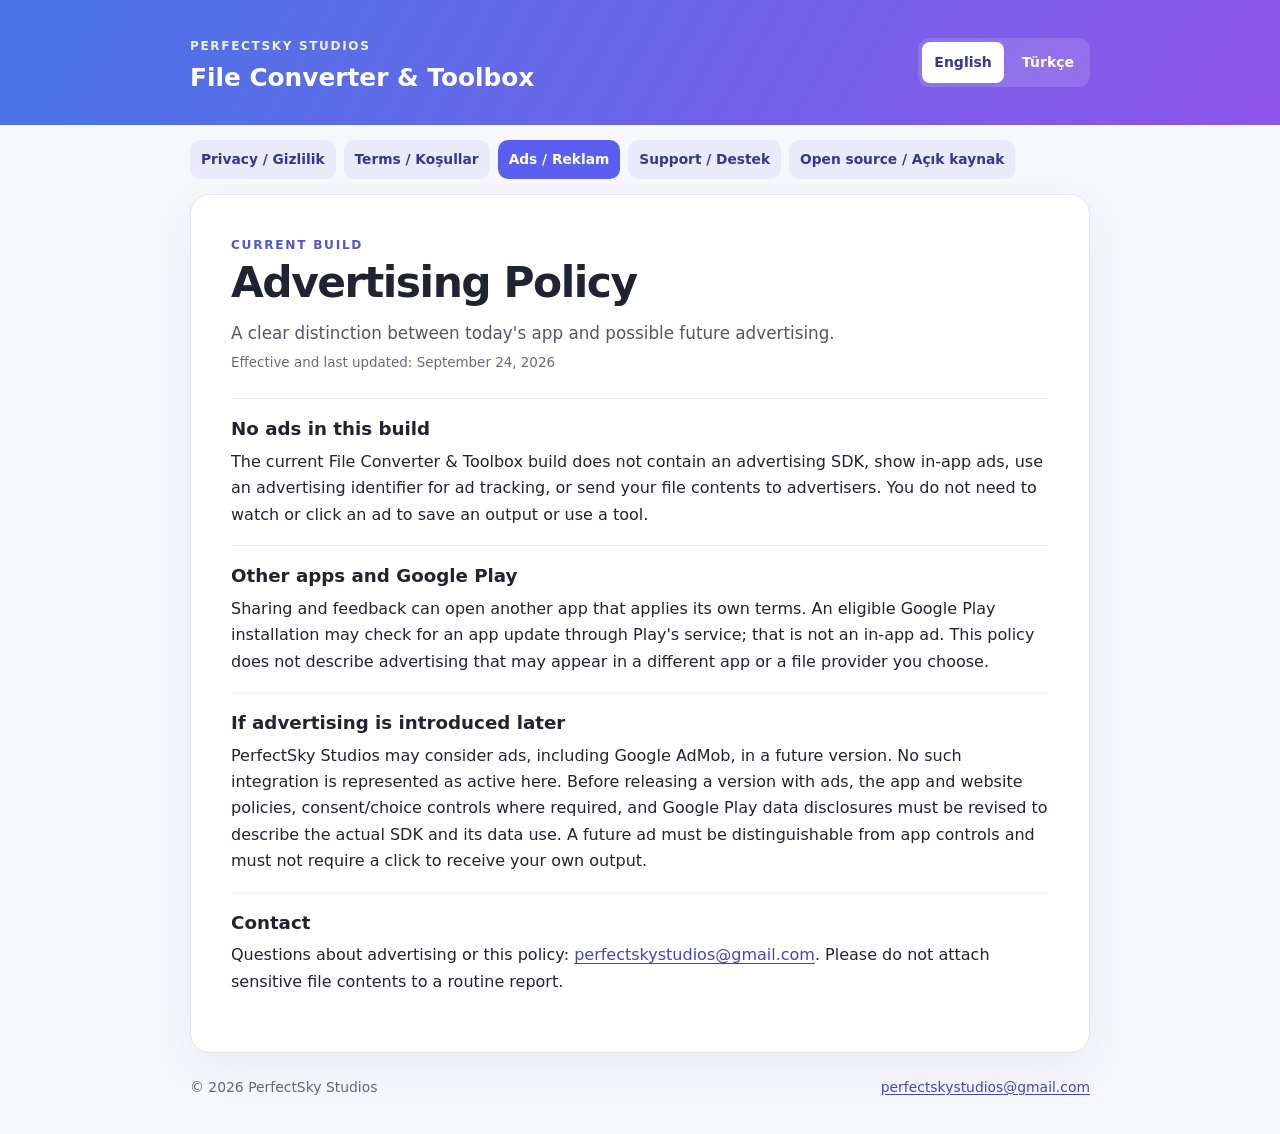
==== advertising-policy.html @ 6acce4d7 "Publish bilingual File Converter legal pages" ====
<!doctype html>
<html lang="en"><head><meta charset="utf-8"><meta name="viewport" content="width=device-width, initial-scale=1"><meta name="description" content="Advertising Policy and Reklam Politikası for File Converter & Toolbox."><title>Advertising Policy · File Converter &amp; Toolbox</title><link rel="stylesheet" href="styles.css"></head><body data-language="en">
  <a class="skip" href="#content">Skip to content / İçeriğe geç</a><header class="site-header"><div class="wrap header-inner"><div><span class="eyebrow">PerfectSky Studios</span><p class="brand">File Converter &amp; Toolbox</p></div><div class="languages" role="group" aria-label="Language / Dil"><button type="button" data-language-button="en" aria-pressed="true">English</button><button type="button" data-language-button="tr" aria-pressed="false">Türkçe</button></div></div></header>
  <nav class="site-nav wrap" aria-label="Legal pages / Yasal sayfalar"><a href="./">Privacy / Gizlilik</a><a href="terms-of-service.html">Terms / Koşullar</a><a aria-current="page" href="advertising-policy.html">Ads / Reklam</a><a href="support.html">Support / Destek</a><a href="open-source.html">Open source / Açık kaynak</a></nav>
  <main id="content" class="wrap page">
    <div class="localized" lang="en"><p class="kicker">Current build</p><h1>Advertising Policy</h1><p class="lead">A clear distinction between today's app and possible future advertising.</p><p class="date">Effective and last updated: September 24, 2026</p>
      <section><h2>No ads in this build</h2><p>The current File Converter &amp; Toolbox build does not contain an advertising SDK, show in-app ads, use an advertising identifier for ad tracking, or send your file contents to advertisers. You do not need to watch or click an ad to save an output or use a tool.</p></section>
      <section><h2>Other apps and Google Play</h2><p>Sharing and feedback can open another app that applies its own terms. An eligible Google Play installation may check for an app update through Play's service; that is not an in-app ad. This policy does not describe advertising that may appear in a different app or a file provider you choose.</p></section>
      <section><h2>If advertising is introduced later</h2><p>PerfectSky Studios may consider ads, including Google AdMob, in a future version. No such integration is represented as active here. Before releasing a version with ads, the app and website policies, consent/choice controls where required, and Google Play data disclosures must be revised to describe the actual SDK and its data use. A future ad must be distinguishable from app controls and must not require a click to receive your own output.</p></section>
      <section><h2>Contact</h2><p>Questions about advertising or this policy: <a href="mailto:perfectskystudios@gmail.com">perfectskystudios@gmail.com</a>. Please do not attach sensitive file contents to a routine report.</p></section>
    </div>
    <div class="localized" lang="tr"><p class="kicker">Mevcut sürüm</p><h1>Reklam Politikası</h1><p class="lead">Bugünkü uygulama ile ileride eklenebilecek reklamları ayırıyoruz.</p><p class="date">Yürürlük ve son güncelleme: 24 Eylül 2026</p>
      <section><h2>Bu sürümde reklam yok</h2><p>Mevcut File Converter &amp; Toolbox sürümünde reklam SDK'sı veya uygulama içi reklam bulunmaz; reklam tanımlayıcısı reklam takibi için kullanılmaz ve dosya içeriklerin reklamverenlere gönderilmez. Çıktı kaydetmek veya araç kullanmak için reklam izlemen ya da reklama tıklaman gerekmez.</p></section>
      <section><h2>Diğer uygulamalar ve Google Play</h2><p>Paylaşma ve geri bildirim kendi koşullarını uygulayan başka bir uygulamayı açabilir. Uygun bir Google Play kurulumu Play hizmetiyle güncelleme denetimi yapabilir; bu uygulama içi reklam değildir. Bu politika, seçtiğin farklı bir uygulama veya dosya sağlayıcısındaki reklamları anlatmaz.</p></section>
      <section><h2>İleride reklam eklenirse</h2><p>PerfectSky Studios ileride Google AdMob dâhil reklamları değerlendirebilir. Bu, bugün etkin bir entegrasyon olduğu anlamına gelmez. Reklamlı bir sürüm yayımlanmadan önce uygulama ve web politikaları, gerektiğinde onay/tercih denetimleri ve Google Play veri açıklamaları gerçek SDK ve veri kullanımıyla uyumlu olacak şekilde güncellenir. Gelecekteki reklamlar uygulama denetimlerinden ayırt edilebilir olmalı ve kendi çıktını almak için tıklama gerektirmemelidir.</p></section>
      <section><h2>İletişim</h2><p>Reklamlar veya bu politika hakkındaki sorular için <a href="mailto:perfectskystudios@gmail.com">perfectskystudios@gmail.com</a> adresine yaz. Olağan bildirime hassas dosya içeriği ekleme.</p></section>
    </div>
  </main><footer class="wrap"><span>© 2026 PerfectSky Studios</span><a href="mailto:perfectskystudios@gmail.com">perfectskystudios@gmail.com</a></footer><script src="legal.js" defer></script>
</body></html>
---- styles.css ----
:root { color-scheme: light dark; font-family: system-ui, -apple-system, "Segoe UI", sans-serif; background: #f7f8fc; color: #202331; line-height: 1.65; }
* { box-sizing: border-box; }
html { scroll-behavior: smooth; }
body { margin: 0; }
body[data-language="en"] .localized[lang="tr"], body[data-language="tr"] .localized[lang="en"] { display: none; }
a { color: #4145c6; text-underline-offset: .17em; }
.wrap { width: min(900px, calc(100% - 32px)); margin-inline: auto; }
.skip { position: absolute; top: -60px; left: 12px; z-index: 3; background: white; color: #202331; padding: 9px 14px; border-radius: 8px; }
.skip:focus { top: 8px; }
.site-header { color: white; background: linear-gradient(120deg, #4776e6, #8e54e9); }
.header-inner { min-height: 125px; display: flex; align-items: center; justify-content: space-between; gap: 16px; padding-block: 18px; }
.eyebrow { font-size: .75rem; font-weight: 750; letter-spacing: .14em; text-transform: uppercase; opacity: .9; }
.brand { font-size: clamp(1.15rem, 3.5vw, 1.55rem); font-weight: 750; line-height: 1.2; margin: 5px 0 0; }
.languages { display: flex; gap: 6px; background: #ffffff24; padding: 4px; border-radius: 12px; }
.languages button { border: 0; border-radius: 8px; background: transparent; color: white; padding: 9px 12px; font: inherit; font-size: .875rem; font-weight: 650; cursor: pointer; }
.languages button[aria-pressed="true"] { background: white; color: #343793; }
.site-nav { display: flex; gap: 8px; overflow-x: auto; padding-block: 15px; scrollbar-width: thin; }
.site-nav a { white-space: nowrap; text-decoration: none; font-weight: 650; font-size: .86rem; color: #343793; background: #e9eafa; border-radius: 10px; padding: 8px 11px; }
.site-nav a[aria-current="page"] { color: white; background: #5b5fef; }
.page { background: white; border: 1px solid #e3e5f0; border-radius: 20px; padding: clamp(20px, 4vw, 40px); box-shadow: 0 15px 45px #272d7010; }
.kicker { color: #5358c7; font-size: .76rem; font-weight: 750; text-transform: uppercase; letter-spacing: .14em; margin: 0 0 4px; }
h1 { font-size: clamp(1.85rem, 5vw, 2.65rem); line-height: 1.15; margin: 0 0 12px; letter-spacing: -.035em; }
.lead { font-size: 1.05rem; color: #51566a; margin: 0 0 5px; }
.date { font-size: .84rem; color: #666b80; margin: 0 0 24px; }
section { border-top: 1px solid #e9eaf2; padding-block: 18px 4px; }
h2 { font-size: 1.14rem; line-height: 1.35; margin: 0 0 7px; }
p { margin: 0 0 13px; }
ul { padding-left: 1.3rem; margin: 0 0 13px; }
li { margin-bottom: 6px; }
footer { display: flex; justify-content: space-between; flex-wrap: wrap; gap: 8px; padding-block: 23px 35px; color: #61677b; font-size: .87rem; }
:focus-visible { outline: 3px solid #22c55e; outline-offset: 3px; }
@media (max-width: 550px) { .header-inner { align-items: flex-start; flex-direction: column; min-height: 0; } .site-nav { margin-right: 0; width: 100%; padding-left: 16px; } .page { border-radius: 16px; } }
@media (prefers-color-scheme: dark) { :root { background: #0f1117; color: #f1f2fa; } .page { background: #1a1d27; border-color: #2b3040; box-shadow: none; } .kicker { color: #a7aaff; } .lead, .date, footer { color: #b6bbcf; } section { border-color: #303545; } a { color: #aaaaff; } .site-nav a { color: #d9d9ff; background: #282b49; } .site-nav a[aria-current="page"] { color: white; background: #5b5fef; } }
@media (prefers-reduced-motion: reduce) { html { scroll-behavior: auto; } }
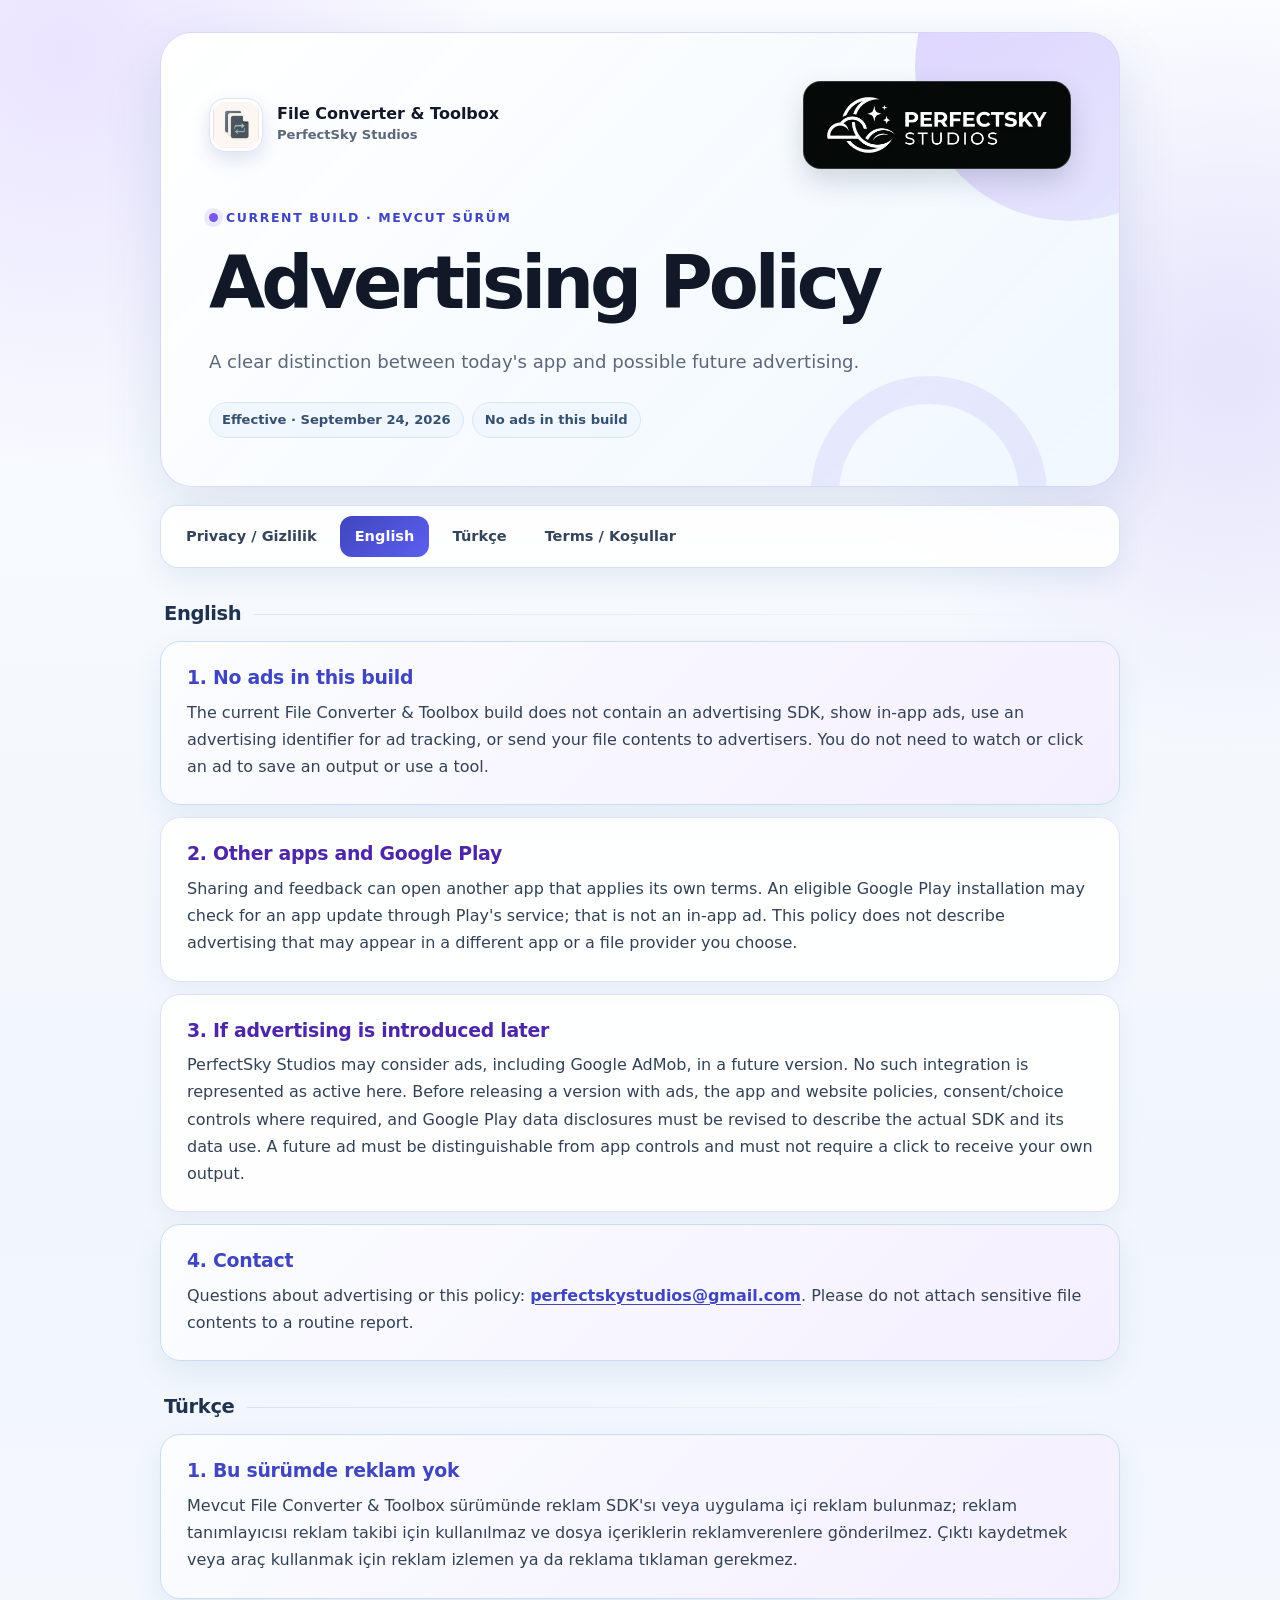
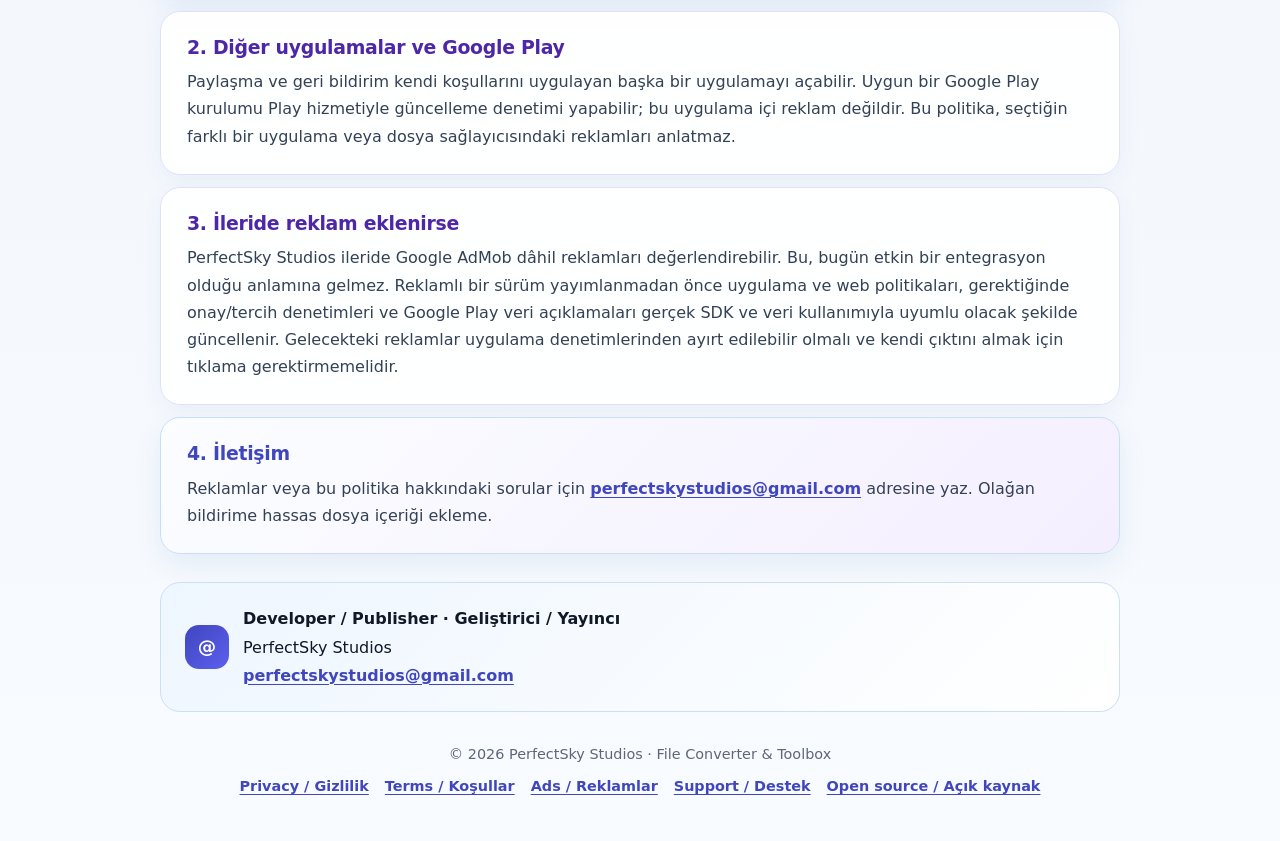
==== commit 24c53124: "Match PerfectSky legal page layout" ====
--- a/advertising-policy.html
+++ b/advertising-policy.html
@@ -1,19 +1,51 @@
 <!doctype html>
-<html lang="en"><head><meta charset="utf-8"><meta name="viewport" content="width=device-width, initial-scale=1"><meta name="description" content="Advertising Policy and Reklam Politikası for File Converter & Toolbox."><title>Advertising Policy · File Converter &amp; Toolbox</title><link rel="stylesheet" href="styles.css"></head><body data-language="en">
-  <a class="skip" href="#content">Skip to content / İçeriğe geç</a><header class="site-header"><div class="wrap header-inner"><div><span class="eyebrow">PerfectSky Studios</span><p class="brand">File Converter &amp; Toolbox</p></div><div class="languages" role="group" aria-label="Language / Dil"><button type="button" data-language-button="en" aria-pressed="true">English</button><button type="button" data-language-button="tr" aria-pressed="false">Türkçe</button></div></div></header>
-  <nav class="site-nav wrap" aria-label="Legal pages / Yasal sayfalar"><a href="./">Privacy / Gizlilik</a><a href="terms-of-service.html">Terms / Koşullar</a><a aria-current="page" href="advertising-policy.html">Ads / Reklam</a><a href="support.html">Support / Destek</a><a href="open-source.html">Open source / Açık kaynak</a></nav>
-  <main id="content" class="wrap page">
-    <div class="localized" lang="en"><p class="kicker">Current build</p><h1>Advertising Policy</h1><p class="lead">A clear distinction between today's app and possible future advertising.</p><p class="date">Effective and last updated: September 24, 2026</p>
-      <section><h2>No ads in this build</h2><p>The current File Converter &amp; Toolbox build does not contain an advertising SDK, show in-app ads, use an advertising identifier for ad tracking, or send your file contents to advertisers. You do not need to watch or click an ad to save an output or use a tool.</p></section>
-      <section><h2>Other apps and Google Play</h2><p>Sharing and feedback can open another app that applies its own terms. An eligible Google Play installation may check for an app update through Play's service; that is not an in-app ad. This policy does not describe advertising that may appear in a different app or a file provider you choose.</p></section>
-      <section><h2>If advertising is introduced later</h2><p>PerfectSky Studios may consider ads, including Google AdMob, in a future version. No such integration is represented as active here. Before releasing a version with ads, the app and website policies, consent/choice controls where required, and Google Play data disclosures must be revised to describe the actual SDK and its data use. A future ad must be distinguishable from app controls and must not require a click to receive your own output.</p></section>
-      <section><h2>Contact</h2><p>Questions about advertising or this policy: <a href="mailto:perfectskystudios@gmail.com">perfectskystudios@gmail.com</a>. Please do not attach sensitive file contents to a routine report.</p></section>
+<html lang="en">
+<head>
+  <meta charset="utf-8">
+  <meta name="viewport" content="width=device-width, initial-scale=1">
+  <meta name="theme-color" content="#5b5fef">
+  <meta name="description" content="Advertising Policy for File Converter &amp; Toolbox by PerfectSky Studios">
+  <title>Advertising Policy · File Converter &amp; Toolbox</title>
+  <link rel="stylesheet" href="styles.css">
+</head>
+<body>
+<main>
+  <header class="hero">
+    <div class="hero-brands">
+      <div class="brand"><img src="app_logo.png" alt="File Converter &amp; Toolbox logo" width="1254" height="1254"><div><div class="brand-name">File Converter &amp; Toolbox</div><div class="brand-studio">PerfectSky Studios</div></div></div>
+      <div class="studio-mark"><img src="studio_logo.jpg" alt="PerfectSky Studios" width="1024" height="1024" decoding="async"></div>
     </div>
-    <div class="localized" lang="tr"><p class="kicker">Mevcut sürüm</p><h1>Reklam Politikası</h1><p class="lead">Bugünkü uygulama ile ileride eklenebilecek reklamları ayırıyoruz.</p><p class="date">Yürürlük ve son güncelleme: 24 Eylül 2026</p>
-      <section><h2>Bu sürümde reklam yok</h2><p>Mevcut File Converter &amp; Toolbox sürümünde reklam SDK'sı veya uygulama içi reklam bulunmaz; reklam tanımlayıcısı reklam takibi için kullanılmaz ve dosya içeriklerin reklamverenlere gönderilmez. Çıktı kaydetmek veya araç kullanmak için reklam izlemen ya da reklama tıklaman gerekmez.</p></section>
-      <section><h2>Diğer uygulamalar ve Google Play</h2><p>Paylaşma ve geri bildirim kendi koşullarını uygulayan başka bir uygulamayı açabilir. Uygun bir Google Play kurulumu Play hizmetiyle güncelleme denetimi yapabilir; bu uygulama içi reklam değildir. Bu politika, seçtiğin farklı bir uygulama veya dosya sağlayıcısındaki reklamları anlatmaz.</p></section>
-      <section><h2>İleride reklam eklenirse</h2><p>PerfectSky Studios ileride Google AdMob dâhil reklamları değerlendirebilir. Bu, bugün etkin bir entegrasyon olduğu anlamına gelmez. Reklamlı bir sürüm yayımlanmadan önce uygulama ve web politikaları, gerektiğinde onay/tercih denetimleri ve Google Play veri açıklamaları gerçek SDK ve veri kullanımıyla uyumlu olacak şekilde güncellenir. Gelecekteki reklamlar uygulama denetimlerinden ayırt edilebilir olmalı ve kendi çıktını almak için tıklama gerektirmemelidir.</p></section>
-      <section><h2>İletişim</h2><p>Reklamlar veya bu politika hakkındaki sorular için <a href="mailto:perfectskystudios@gmail.com">perfectskystudios@gmail.com</a> adresine yaz. Olağan bildirime hassas dosya içeriği ekleme.</p></section>
-    </div>
-  </main><footer class="wrap"><span>© 2026 PerfectSky Studios</span><a href="mailto:perfectskystudios@gmail.com">perfectskystudios@gmail.com</a></footer><script src="legal.js" defer></script>
-</body></html>
+    <p class="eyebrow">Current build · Mevcut sürüm</p>
+    <h1>Advertising Policy</h1>
+    <p class="lead">A clear distinction between today's app and possible future advertising.</p>
+    <div class="meta-row"><span class="meta-pill">Effective · September 24, 2026</span><span class="meta-pill">No ads in this build</span></div>
+  </header>
+
+  <nav class="page-nav" aria-label="Page navigation">
+    <a href="index.html">Privacy / Gizlilik</a>
+    <a class="primary-link" href="#english">English</a>
+    <a href="#turkce">Türkçe</a>
+    <a href="terms-of-service.html">Terms / Koşullar</a>
+  </nav>
+
+  <div id="english" class="language-block" lang="en">
+    <h2 class="language-title">English</h2>
+    <section class="notice"><h2>1. No ads in this build</h2><p>The current File Converter &amp; Toolbox build does not contain an advertising SDK, show in-app ads, use an advertising identifier for ad tracking, or send your file contents to advertisers. You do not need to watch or click an ad to save an output or use a tool.</p></section>
+    <section><h2>2. Other apps and Google Play</h2><p>Sharing and feedback can open another app that applies its own terms. An eligible Google Play installation may check for an app update through Play's service; that is not an in-app ad. This policy does not describe advertising that may appear in a different app or a file provider you choose.</p></section>
+    <section><h2>3. If advertising is introduced later</h2><p>PerfectSky Studios may consider ads, including Google AdMob, in a future version. No such integration is represented as active here. Before releasing a version with ads, the app and website policies, consent/choice controls where required, and Google Play data disclosures must be revised to describe the actual SDK and its data use. A future ad must be distinguishable from app controls and must not require a click to receive your own output.</p></section>
+    <section class="notice"><h2>4. Contact</h2><p>Questions about advertising or this policy: <a href="mailto:perfectskystudios@gmail.com">perfectskystudios@gmail.com</a>. Please do not attach sensitive file contents to a routine report.</p></section>
+  </div>
+
+  <div id="turkce" class="language-block" lang="tr">
+    <h2 class="language-title">Türkçe</h2>
+    <section class="notice"><h2>1. Bu sürümde reklam yok</h2><p>Mevcut File Converter &amp; Toolbox sürümünde reklam SDK'sı veya uygulama içi reklam bulunmaz; reklam tanımlayıcısı reklam takibi için kullanılmaz ve dosya içeriklerin reklamverenlere gönderilmez. Çıktı kaydetmek veya araç kullanmak için reklam izlemen ya da reklama tıklaman gerekmez.</p></section>
+    <section><h2>2. Diğer uygulamalar ve Google Play</h2><p>Paylaşma ve geri bildirim kendi koşullarını uygulayan başka bir uygulamayı açabilir. Uygun bir Google Play kurulumu Play hizmetiyle güncelleme denetimi yapabilir; bu uygulama içi reklam değildir. Bu politika, seçtiğin farklı bir uygulama veya dosya sağlayıcısındaki reklamları anlatmaz.</p></section>
+    <section><h2>3. İleride reklam eklenirse</h2><p>PerfectSky Studios ileride Google AdMob dâhil reklamları değerlendirebilir. Bu, bugün etkin bir entegrasyon olduğu anlamına gelmez. Reklamlı bir sürüm yayımlanmadan önce uygulama ve web politikaları, gerektiğinde onay/tercih denetimleri ve Google Play veri açıklamaları gerçek SDK ve veri kullanımıyla uyumlu olacak şekilde güncellenir. Gelecekteki reklamlar uygulama denetimlerinden ayırt edilebilir olmalı ve kendi çıktını almak için tıklama gerektirmemelidir.</p></section>
+    <section class="notice"><h2>4. İletişim</h2><p>Reklamlar veya bu politika hakkındaki sorular için <a href="mailto:perfectskystudios@gmail.com">perfectskystudios@gmail.com</a> adresine yaz. Olağan bildirime hassas dosya içeriği ekleme.</p></section>
+  </div>
+
+  <aside class="contact-card"><div class="contact-icon" aria-hidden="true">@</div><div><strong>Developer / Publisher · Geliştirici / Yayıncı</strong>PerfectSky Studios<br><a href="mailto:perfectskystudios@gmail.com">perfectskystudios@gmail.com</a></div></aside>
+  <footer>© 2026 PerfectSky Studios · File Converter &amp; Toolbox<div class="footer-links"><a href="index.html">Privacy / Gizlilik</a><a href="terms-of-service.html">Terms / Koşullar</a><a href="advertising-policy.html">Ads / Reklamlar</a><a href="support.html">Support / Destek</a><a href="open-source.html">Open source / Açık kaynak</a></div></footer>
+</main>
+</body>
+</html>
--- a/styles.css
+++ b/styles.css
@@ -1,34 +1,111 @@
-:root { color-scheme: light dark; font-family: system-ui, -apple-system, "Segoe UI", sans-serif; background: #f7f8fc; color: #202331; line-height: 1.65; }
+:root {
+  color-scheme: light;
+  --ink: #111827;
+  --muted: #5d6778;
+  --line: #dfe2f7;
+  --blue: #5b5fef;
+  --blue-dark: #4046bd;
+  --blue-deep: #292d88;
+  --sky: #8e54e9;
+  --surface: rgba(255, 255, 255, 0.95);
+  --shadow: 0 20px 60px rgba(18, 67, 133, 0.12);
+  --shadow-soft: 0 10px 28px rgba(18, 67, 133, 0.08);
+}
+
 * { box-sizing: border-box; }
 html { scroll-behavior: smooth; }
-body { margin: 0; }
-body[data-language="en"] .localized[lang="tr"], body[data-language="tr"] .localized[lang="en"] { display: none; }
-a { color: #4145c6; text-underline-offset: .17em; }
-.wrap { width: min(900px, calc(100% - 32px)); margin-inline: auto; }
-.skip { position: absolute; top: -60px; left: 12px; z-index: 3; background: white; color: #202331; padding: 9px 14px; border-radius: 8px; }
-.skip:focus { top: 8px; }
-.site-header { color: white; background: linear-gradient(120deg, #4776e6, #8e54e9); }
-.header-inner { min-height: 125px; display: flex; align-items: center; justify-content: space-between; gap: 16px; padding-block: 18px; }
-.eyebrow { font-size: .75rem; font-weight: 750; letter-spacing: .14em; text-transform: uppercase; opacity: .9; }
-.brand { font-size: clamp(1.15rem, 3.5vw, 1.55rem); font-weight: 750; line-height: 1.2; margin: 5px 0 0; }
-.languages { display: flex; gap: 6px; background: #ffffff24; padding: 4px; border-radius: 12px; }
-.languages button { border: 0; border-radius: 8px; background: transparent; color: white; padding: 9px 12px; font: inherit; font-size: .875rem; font-weight: 650; cursor: pointer; }
-.languages button[aria-pressed="true"] { background: white; color: #343793; }
-.site-nav { display: flex; gap: 8px; overflow-x: auto; padding-block: 15px; scrollbar-width: thin; }
-.site-nav a { white-space: nowrap; text-decoration: none; font-weight: 650; font-size: .86rem; color: #343793; background: #e9eafa; border-radius: 10px; padding: 8px 11px; }
-.site-nav a[aria-current="page"] { color: white; background: #5b5fef; }
-.page { background: white; border: 1px solid #e3e5f0; border-radius: 20px; padding: clamp(20px, 4vw, 40px); box-shadow: 0 15px 45px #272d7010; }
-.kicker { color: #5358c7; font-size: .76rem; font-weight: 750; text-transform: uppercase; letter-spacing: .14em; margin: 0 0 4px; }
-h1 { font-size: clamp(1.85rem, 5vw, 2.65rem); line-height: 1.15; margin: 0 0 12px; letter-spacing: -.035em; }
-.lead { font-size: 1.05rem; color: #51566a; margin: 0 0 5px; }
-.date { font-size: .84rem; color: #666b80; margin: 0 0 24px; }
-section { border-top: 1px solid #e9eaf2; padding-block: 18px 4px; }
-h2 { font-size: 1.14rem; line-height: 1.35; margin: 0 0 7px; }
-p { margin: 0 0 13px; }
-ul { padding-left: 1.3rem; margin: 0 0 13px; }
-li { margin-bottom: 6px; }
-footer { display: flex; justify-content: space-between; flex-wrap: wrap; gap: 8px; padding-block: 23px 35px; color: #61677b; font-size: .87rem; }
-:focus-visible { outline: 3px solid #22c55e; outline-offset: 3px; }
-@media (max-width: 550px) { .header-inner { align-items: flex-start; flex-direction: column; min-height: 0; } .site-nav { margin-right: 0; width: 100%; padding-left: 16px; } .page { border-radius: 16px; } }
-@media (prefers-color-scheme: dark) { :root { background: #0f1117; color: #f1f2fa; } .page { background: #1a1d27; border-color: #2b3040; box-shadow: none; } .kicker { color: #a7aaff; } .lead, .date, footer { color: #b6bbcf; } section { border-color: #303545; } a { color: #aaaaff; } .site-nav a { color: #d9d9ff; background: #282b49; } .site-nav a[aria-current="page"] { color: white; background: #5b5fef; } }
+body {
+  margin: 0;
+  min-height: 100vh;
+  background:
+    radial-gradient(circle at 5% 2%, rgba(174, 139, 255, 0.22), transparent 27rem),
+    radial-gradient(circle at 96% 15%, rgba(121, 84, 237, 0.14), transparent 24rem),
+    linear-gradient(180deg, #fbfdff 0%, #f1f6fc 48%, #f8fbff 100%);
+  color: var(--ink);
+  font: 16px/1.7 Inter, ui-sans-serif, system-ui, -apple-system, BlinkMacSystemFont, "Segoe UI", sans-serif;
+}
+
+a { color: var(--blue-dark); font-weight: 700; text-underline-offset: 3px; text-decoration-thickness: 1px; }
+a:hover { color: var(--blue-deep); }
+main { width: min(960px, calc(100% - 32px)); margin: 32px auto 24px; }
+
+.hero {
+  position: relative;
+  overflow: hidden;
+  min-height: 360px;
+  padding: 48px;
+  border: 1px solid rgba(121, 84, 237, 0.22);
+  border-radius: 32px;
+  background: linear-gradient(135deg, rgba(255, 255, 255, 0.99), rgba(239, 247, 255, 0.96));
+  box-shadow: var(--shadow);
+}
+.hero::before, .hero::after { content: ""; position: absolute; border-radius: 999px; pointer-events: none; }
+.hero::before { width: 310px; height: 310px; right: -106px; top: -122px; background: linear-gradient(145deg, rgba(174, 139, 255, 0.38), rgba(121, 84, 237, 0.10)); }
+.hero::after { width: 180px; height: 180px; right: 72px; bottom: -126px; border: 28px solid rgba(121, 84, 237, 0.10); }
+
+.hero-brands { position: relative; z-index: 1; display: flex; flex-wrap: wrap; align-items: center; justify-content: space-between; gap: 24px; margin-bottom: 34px; }
+.brand { display: flex; align-items: center; gap: 14px; }
+.brand img { width: 54px; height: 54px; object-fit: contain; padding: 3px; border: 1px solid var(--line); border-radius: 16px; background: #fff; box-shadow: 0 8px 20px rgba(18, 67, 133, 0.14); }
+.brand-name { font-size: 1rem; font-weight: 800; line-height: 1.25; }
+.brand-studio { color: var(--muted); font-size: 0.82rem; font-weight: 650; }
+.studio-mark { flex: 0 1 268px; width: 268px; max-width: 100%; height: 88px; overflow: hidden; border: 1px solid rgba(255, 255, 255, 0.18); border-radius: 18px; background: #040907; box-shadow: 0 12px 28px rgba(8, 25, 43, 0.16); }
+.studio-mark img { display: block; width: 100%; height: 100%; object-fit: cover; object-position: center; }
+
+.eyebrow { position: relative; z-index: 1; display: inline-flex; align-items: center; gap: 8px; margin: 0 0 10px; color: var(--blue-dark); font-size: 0.78rem; font-weight: 850; letter-spacing: 0.13em; text-transform: uppercase; }
+.eyebrow::before { content: ""; width: 9px; height: 9px; border-radius: 50%; background: linear-gradient(135deg, var(--sky), var(--blue)); box-shadow: 0 0 0 5px rgba(121, 84, 237, 0.12); }
+h1, h2 { line-height: 1.25; }
+h1 { position: relative; z-index: 1; max-width: 760px; margin: 0; font-size: clamp(2.35rem, 7vw, 4.55rem); letter-spacing: -0.055em; }
+.lead { position: relative; z-index: 1; max-width: 700px; margin: 18px 0 0; color: var(--muted); font-size: clamp(1rem, 2vw, 1.13rem); }
+.meta-row { position: relative; z-index: 1; display: flex; flex-wrap: wrap; gap: 8px; margin-top: 24px; }
+.meta-pill { display: inline-flex; align-items: center; min-height: 34px; padding: 6px 12px; border: 1px solid #d8e7f8; border-radius: 999px; background: rgba(241, 247, 255, 0.94); color: #36516f; font-size: 0.82rem; font-weight: 700; }
+
+.page-nav { position: sticky; z-index: 10; top: 12px; display: flex; flex-wrap: wrap; gap: 8px; margin: 18px 0 28px; padding: 10px; border: 1px solid rgba(211, 225, 243, 0.92); border-radius: 18px; background: rgba(255, 255, 255, 0.90); box-shadow: var(--shadow-soft); backdrop-filter: blur(16px); }
+.page-nav a { display: inline-flex; align-items: center; min-height: 40px; padding: 8px 15px; border-radius: 12px; color: #33445b; text-decoration: none; font-size: 0.91rem; }
+.page-nav a:hover, .page-nav a:focus-visible { background: #efe8ff; color: var(--blue-deep); outline: none; }
+.page-nav .primary-link { background: linear-gradient(135deg, var(--blue-dark), var(--blue)); color: #fff; }
+.page-nav .primary-link:hover { color: #fff; filter: brightness(0.97); }
+
+.language-block { scroll-margin-top: 92px; }
+.language-title { display: flex; align-items: center; gap: 13px; margin: 34px 4px 15px; color: #20334e; font-size: 1.22rem; letter-spacing: -0.02em; }
+.language-title::after { content: ""; flex: 1; height: 1px; background: linear-gradient(90deg, var(--line), transparent); }
+
+section { margin-bottom: 12px; padding: 24px 26px; border: 1px solid var(--line); border-radius: 20px; background: var(--surface); box-shadow: 0 7px 24px rgba(18, 67, 133, 0.05); }
+section h2 { margin: 0 0 9px; color: #4d27a8; font-size: 1.18rem; letter-spacing: -0.015em; }
+section p, section li { color: #334155; }
+section p { margin: 0; }
+section p + p, section ul { margin-top: 10px; }
+section ul { margin-bottom: 0; padding-left: 22px; }
+section.notice { border-color: #c9def6; background: linear-gradient(135deg, #fbfdff, #f4efff); box-shadow: 0 12px 30px rgba(18, 77, 151, 0.08); }
+section.notice h2 { color: var(--blue-dark); }
+
+.contact-card { display: grid; grid-template-columns: 44px 1fr; gap: 14px; align-items: center; margin-top: 28px; padding: 22px 24px; border: 1px solid #cbdff5; border-radius: 20px; background: linear-gradient(135deg, #eef6ff, #ffffff); }
+.contact-icon { display: grid; width: 44px; height: 44px; place-items: center; border-radius: 14px; background: linear-gradient(135deg, var(--blue-dark), var(--blue)); color: white; font-size: 1.15rem; font-weight: 900; }
+.contact-card strong { display: block; margin-bottom: 2px; }
+.contact-card > div { min-width: 0; overflow-wrap: anywhere; }
+footer { padding: 30px 16px 18px; color: var(--muted); text-align: center; font-size: 0.9rem; }
+.footer-links { display: flex; flex-wrap: wrap; justify-content: center; gap: 8px 16px; margin-top: 8px; }
+
+@media (max-width: 640px) {
+  main { width: min(100% - 20px, 960px); margin-top: 10px; }
+  .hero { min-height: 0; padding: 26px 22px 30px; border-radius: 24px; }
+  .hero::before { width: 210px; height: 210px; right: -110px; top: -100px; }
+  .hero-brands { flex-direction: column; align-items: flex-start; gap: 20px; margin-bottom: 28px; }
+  .studio-mark { flex: none; width: 246px; height: 82px; border-radius: 16px; }
+  .brand img { width: 48px; height: 48px; border-radius: 14px; }
+  h1 { font-size: clamp(2.15rem, 12vw, 3.2rem); }
+  .lead { margin-top: 14px; }
+  .page-nav { top: 7px; margin: 12px 0 24px; border-radius: 16px; }
+  .page-nav a { flex: 1 1 42%; justify-content: center; padding-inline: 10px; font-size: 0.84rem; text-align: center; }
+  .language-title { margin-top: 28px; }
+  section { padding: 20px 19px; border-radius: 17px; }
+  section h2 { font-size: 1.08rem; }
+  .contact-card { grid-template-columns: 38px 1fr; padding: 18px; }
+  .contact-icon { width: 38px; height: 38px; border-radius: 12px; }
+}
+
 @media (prefers-reduced-motion: reduce) { html { scroll-behavior: auto; } }
+
+
+.hero-brands .brand { min-width:0; flex:1 1 260px; }
+.brand-name, section, .lead { overflow-wrap:anywhere; }
+@media(max-width:640px){.studio-mark{align-self:flex-end;} .page-nav{position:static;} .language-block{scroll-margin-top:16px;}}
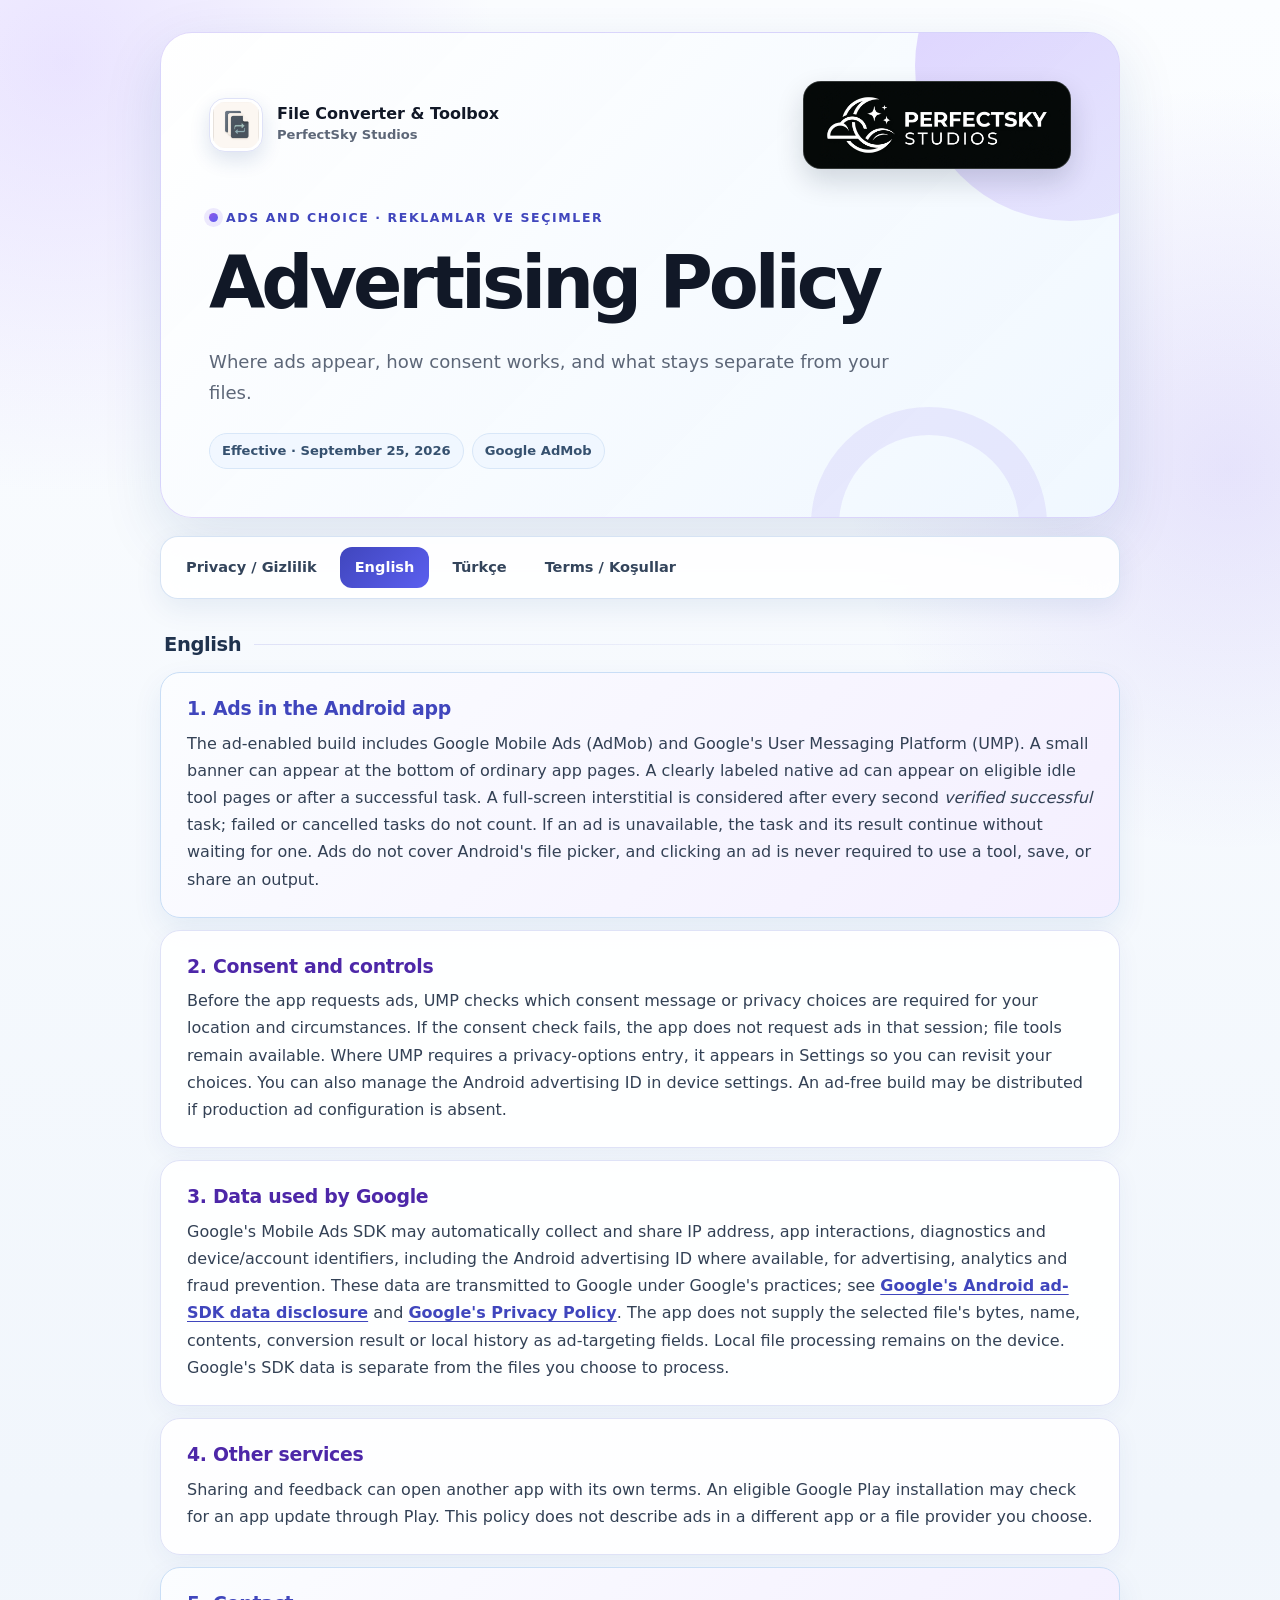
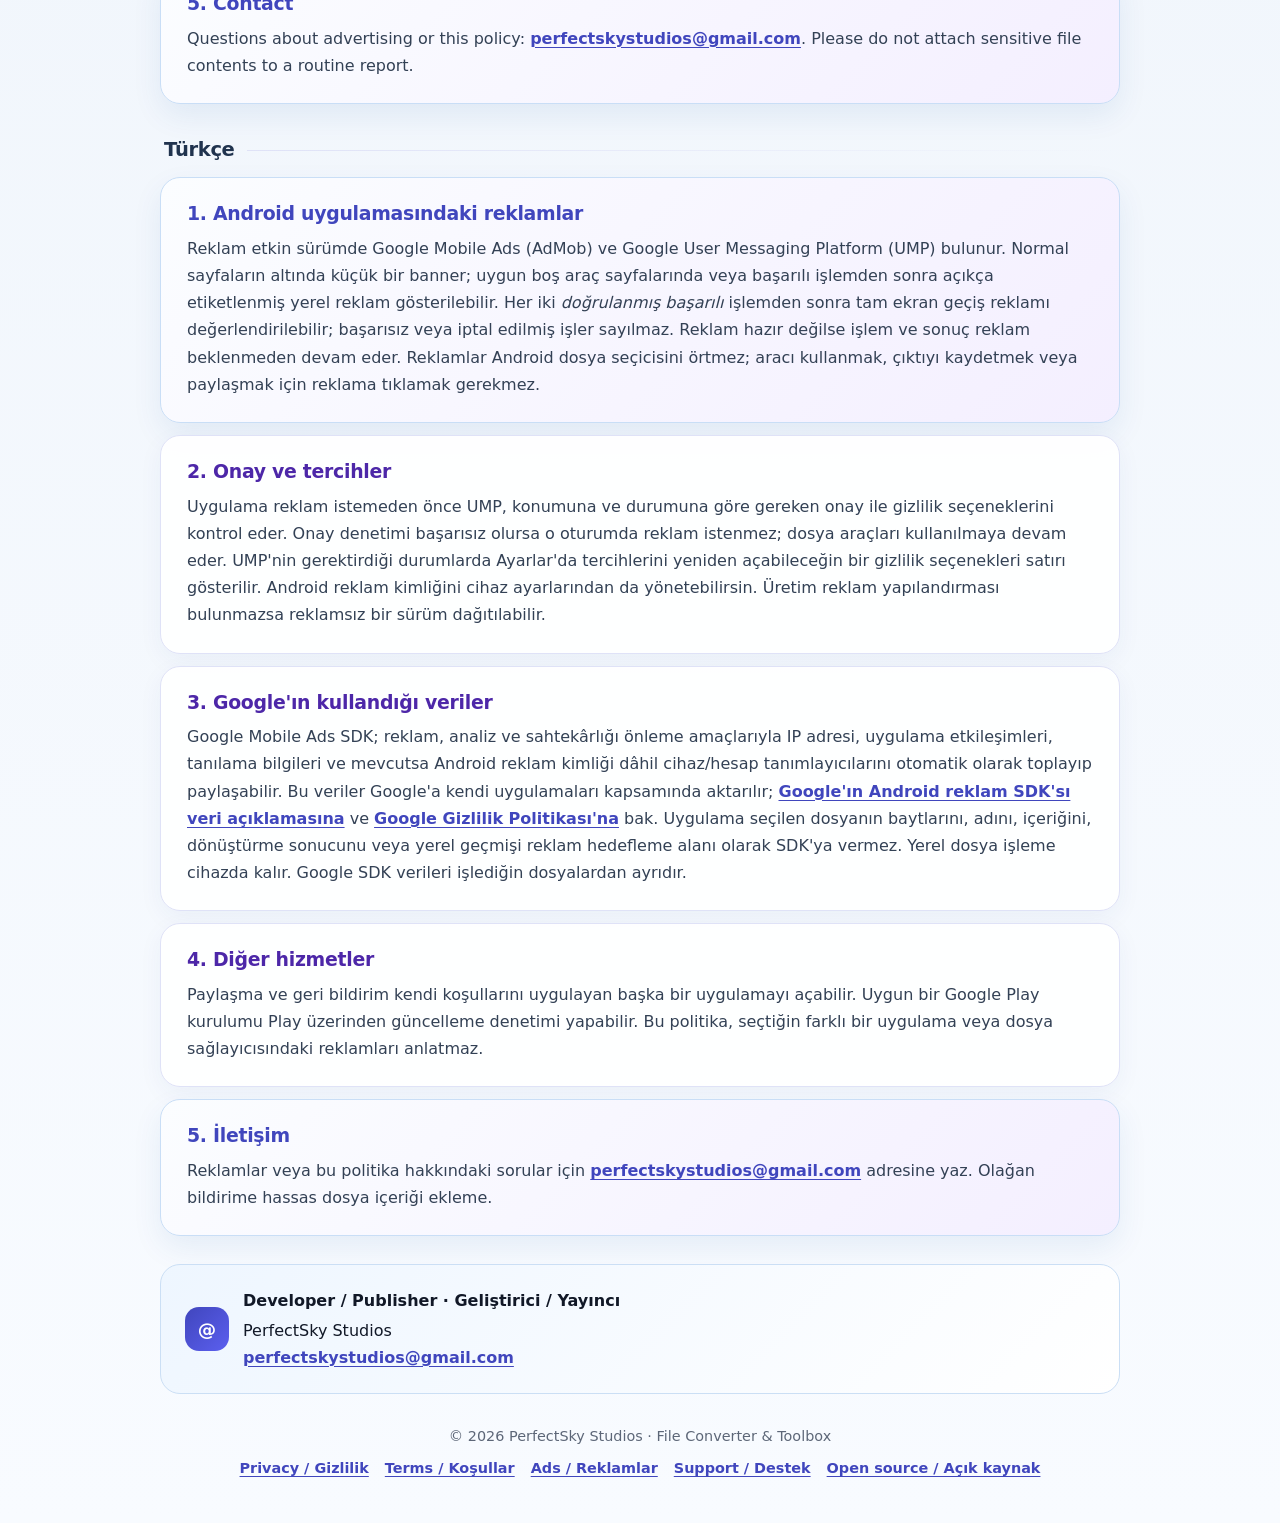
==== commit b42a8824: "Update ad-enabled privacy and advertising disclosures" ====
--- a/advertising-policy.html
+++ b/advertising-policy.html
@@ -15,10 +15,10 @@
       <div class="brand"><img src="app_logo.png" alt="File Converter &amp; Toolbox logo" width="1254" height="1254"><div><div class="brand-name">File Converter &amp; Toolbox</div><div class="brand-studio">PerfectSky Studios</div></div></div>
       <div class="studio-mark"><img src="studio_logo.jpg" alt="PerfectSky Studios" width="1024" height="1024" decoding="async"></div>
     </div>
-    <p class="eyebrow">Current build · Mevcut sürüm</p>
+    <p class="eyebrow">Ads and choice · Reklamlar ve seçimler</p>
     <h1>Advertising Policy</h1>
-    <p class="lead">A clear distinction between today's app and possible future advertising.</p>
-    <div class="meta-row"><span class="meta-pill">Effective · September 24, 2026</span><span class="meta-pill">No ads in this build</span></div>
+    <p class="lead">Where ads appear, how consent works, and what stays separate from your files.</p>
+    <div class="meta-row"><span class="meta-pill">Effective · September 25, 2026</span><span class="meta-pill">Google AdMob</span></div>
   </header>
 
   <nav class="page-nav" aria-label="Page navigation">
@@ -30,18 +30,20 @@
 
   <div id="english" class="language-block" lang="en">
     <h2 class="language-title">English</h2>
-    <section class="notice"><h2>1. No ads in this build</h2><p>The current File Converter &amp; Toolbox build does not contain an advertising SDK, show in-app ads, use an advertising identifier for ad tracking, or send your file contents to advertisers. You do not need to watch or click an ad to save an output or use a tool.</p></section>
-    <section><h2>2. Other apps and Google Play</h2><p>Sharing and feedback can open another app that applies its own terms. An eligible Google Play installation may check for an app update through Play's service; that is not an in-app ad. This policy does not describe advertising that may appear in a different app or a file provider you choose.</p></section>
-    <section><h2>3. If advertising is introduced later</h2><p>PerfectSky Studios may consider ads, including Google AdMob, in a future version. No such integration is represented as active here. Before releasing a version with ads, the app and website policies, consent/choice controls where required, and Google Play data disclosures must be revised to describe the actual SDK and its data use. A future ad must be distinguishable from app controls and must not require a click to receive your own output.</p></section>
-    <section class="notice"><h2>4. Contact</h2><p>Questions about advertising or this policy: <a href="mailto:perfectskystudios@gmail.com">perfectskystudios@gmail.com</a>. Please do not attach sensitive file contents to a routine report.</p></section>
+    <section class="notice"><h2>1. Ads in the Android app</h2><p>The ad-enabled build includes Google Mobile Ads (AdMob) and Google's User Messaging Platform (UMP). A small banner can appear at the bottom of ordinary app pages. A clearly labeled native ad can appear on eligible idle tool pages or after a successful task. A full-screen interstitial is considered after every second <em>verified successful</em> task; failed or cancelled tasks do not count. If an ad is unavailable, the task and its result continue without waiting for one. Ads do not cover Android's file picker, and clicking an ad is never required to use a tool, save, or share an output.</p></section>
+    <section><h2>2. Consent and controls</h2><p>Before the app requests ads, UMP checks which consent message or privacy choices are required for your location and circumstances. If the consent check fails, the app does not request ads in that session; file tools remain available. Where UMP requires a privacy-options entry, it appears in Settings so you can revisit your choices. You can also manage the Android advertising ID in device settings. An ad-free build may be distributed if production ad configuration is absent.</p></section>
+    <section><h2>3. Data used by Google</h2><p>Google's Mobile Ads SDK may automatically collect and share IP address, app interactions, diagnostics and device/account identifiers, including the Android advertising ID where available, for advertising, analytics and fraud prevention. These data are transmitted to Google under Google's practices; see <a href="https://developers.google.com/admob/android/privacy/play-data-disclosure">Google's Android ad-SDK data disclosure</a> and <a href="https://policies.google.com/privacy">Google's Privacy Policy</a>. The app does not supply the selected file's bytes, name, contents, conversion result or local history as ad-targeting fields. Local file processing remains on the device. Google's SDK data is separate from the files you choose to process.</p></section>
+    <section><h2>4. Other services</h2><p>Sharing and feedback can open another app with its own terms. An eligible Google Play installation may check for an app update through Play. This policy does not describe ads in a different app or a file provider you choose.</p></section>
+    <section class="notice"><h2>5. Contact</h2><p>Questions about advertising or this policy: <a href="mailto:perfectskystudios@gmail.com">perfectskystudios@gmail.com</a>. Please do not attach sensitive file contents to a routine report.</p></section>
   </div>
 
   <div id="turkce" class="language-block" lang="tr">
     <h2 class="language-title">Türkçe</h2>
-    <section class="notice"><h2>1. Bu sürümde reklam yok</h2><p>Mevcut File Converter &amp; Toolbox sürümünde reklam SDK'sı veya uygulama içi reklam bulunmaz; reklam tanımlayıcısı reklam takibi için kullanılmaz ve dosya içeriklerin reklamverenlere gönderilmez. Çıktı kaydetmek veya araç kullanmak için reklam izlemen ya da reklama tıklaman gerekmez.</p></section>
-    <section><h2>2. Diğer uygulamalar ve Google Play</h2><p>Paylaşma ve geri bildirim kendi koşullarını uygulayan başka bir uygulamayı açabilir. Uygun bir Google Play kurulumu Play hizmetiyle güncelleme denetimi yapabilir; bu uygulama içi reklam değildir. Bu politika, seçtiğin farklı bir uygulama veya dosya sağlayıcısındaki reklamları anlatmaz.</p></section>
-    <section><h2>3. İleride reklam eklenirse</h2><p>PerfectSky Studios ileride Google AdMob dâhil reklamları değerlendirebilir. Bu, bugün etkin bir entegrasyon olduğu anlamına gelmez. Reklamlı bir sürüm yayımlanmadan önce uygulama ve web politikaları, gerektiğinde onay/tercih denetimleri ve Google Play veri açıklamaları gerçek SDK ve veri kullanımıyla uyumlu olacak şekilde güncellenir. Gelecekteki reklamlar uygulama denetimlerinden ayırt edilebilir olmalı ve kendi çıktını almak için tıklama gerektirmemelidir.</p></section>
-    <section class="notice"><h2>4. İletişim</h2><p>Reklamlar veya bu politika hakkındaki sorular için <a href="mailto:perfectskystudios@gmail.com">perfectskystudios@gmail.com</a> adresine yaz. Olağan bildirime hassas dosya içeriği ekleme.</p></section>
+    <section class="notice"><h2>1. Android uygulamasındaki reklamlar</h2><p>Reklam etkin sürümde Google Mobile Ads (AdMob) ve Google User Messaging Platform (UMP) bulunur. Normal sayfaların altında küçük bir banner; uygun boş araç sayfalarında veya başarılı işlemden sonra açıkça etiketlenmiş yerel reklam gösterilebilir. Her iki <em>doğrulanmış başarılı</em> işlemden sonra tam ekran geçiş reklamı değerlendirilebilir; başarısız veya iptal edilmiş işler sayılmaz. Reklam hazır değilse işlem ve sonuç reklam beklenmeden devam eder. Reklamlar Android dosya seçicisini örtmez; aracı kullanmak, çıktıyı kaydetmek veya paylaşmak için reklama tıklamak gerekmez.</p></section>
+    <section><h2>2. Onay ve tercihler</h2><p>Uygulama reklam istemeden önce UMP, konumuna ve durumuna göre gereken onay ile gizlilik seçeneklerini kontrol eder. Onay denetimi başarısız olursa o oturumda reklam istenmez; dosya araçları kullanılmaya devam eder. UMP'nin gerektirdiği durumlarda Ayarlar'da tercihlerini yeniden açabileceğin bir gizlilik seçenekleri satırı gösterilir. Android reklam kimliğini cihaz ayarlarından da yönetebilirsin. Üretim reklam yapılandırması bulunmazsa reklamsız bir sürüm dağıtılabilir.</p></section>
+    <section><h2>3. Google'ın kullandığı veriler</h2><p>Google Mobile Ads SDK; reklam, analiz ve sahtekârlığı önleme amaçlarıyla IP adresi, uygulama etkileşimleri, tanılama bilgileri ve mevcutsa Android reklam kimliği dâhil cihaz/hesap tanımlayıcılarını otomatik olarak toplayıp paylaşabilir. Bu veriler Google'a kendi uygulamaları kapsamında aktarılır; <a href="https://developers.google.com/admob/android/privacy/play-data-disclosure">Google'ın Android reklam SDK'sı veri açıklamasına</a> ve <a href="https://policies.google.com/privacy">Google Gizlilik Politikası'na</a> bak. Uygulama seçilen dosyanın baytlarını, adını, içeriğini, dönüştürme sonucunu veya yerel geçmişi reklam hedefleme alanı olarak SDK'ya vermez. Yerel dosya işleme cihazda kalır. Google SDK verileri işlediğin dosyalardan ayrıdır.</p></section>
+    <section><h2>4. Diğer hizmetler</h2><p>Paylaşma ve geri bildirim kendi koşullarını uygulayan başka bir uygulamayı açabilir. Uygun bir Google Play kurulumu Play üzerinden güncelleme denetimi yapabilir. Bu politika, seçtiğin farklı bir uygulama veya dosya sağlayıcısındaki reklamları anlatmaz.</p></section>
+    <section class="notice"><h2>5. İletişim</h2><p>Reklamlar veya bu politika hakkındaki sorular için <a href="mailto:perfectskystudios@gmail.com">perfectskystudios@gmail.com</a> adresine yaz. Olağan bildirime hassas dosya içeriği ekleme.</p></section>
   </div>
 
   <aside class="contact-card"><div class="contact-icon" aria-hidden="true">@</div><div><strong>Developer / Publisher · Geliştirici / Yayıncı</strong>PerfectSky Studios<br><a href="mailto:perfectskystudios@gmail.com">perfectskystudios@gmail.com</a></div></aside>
